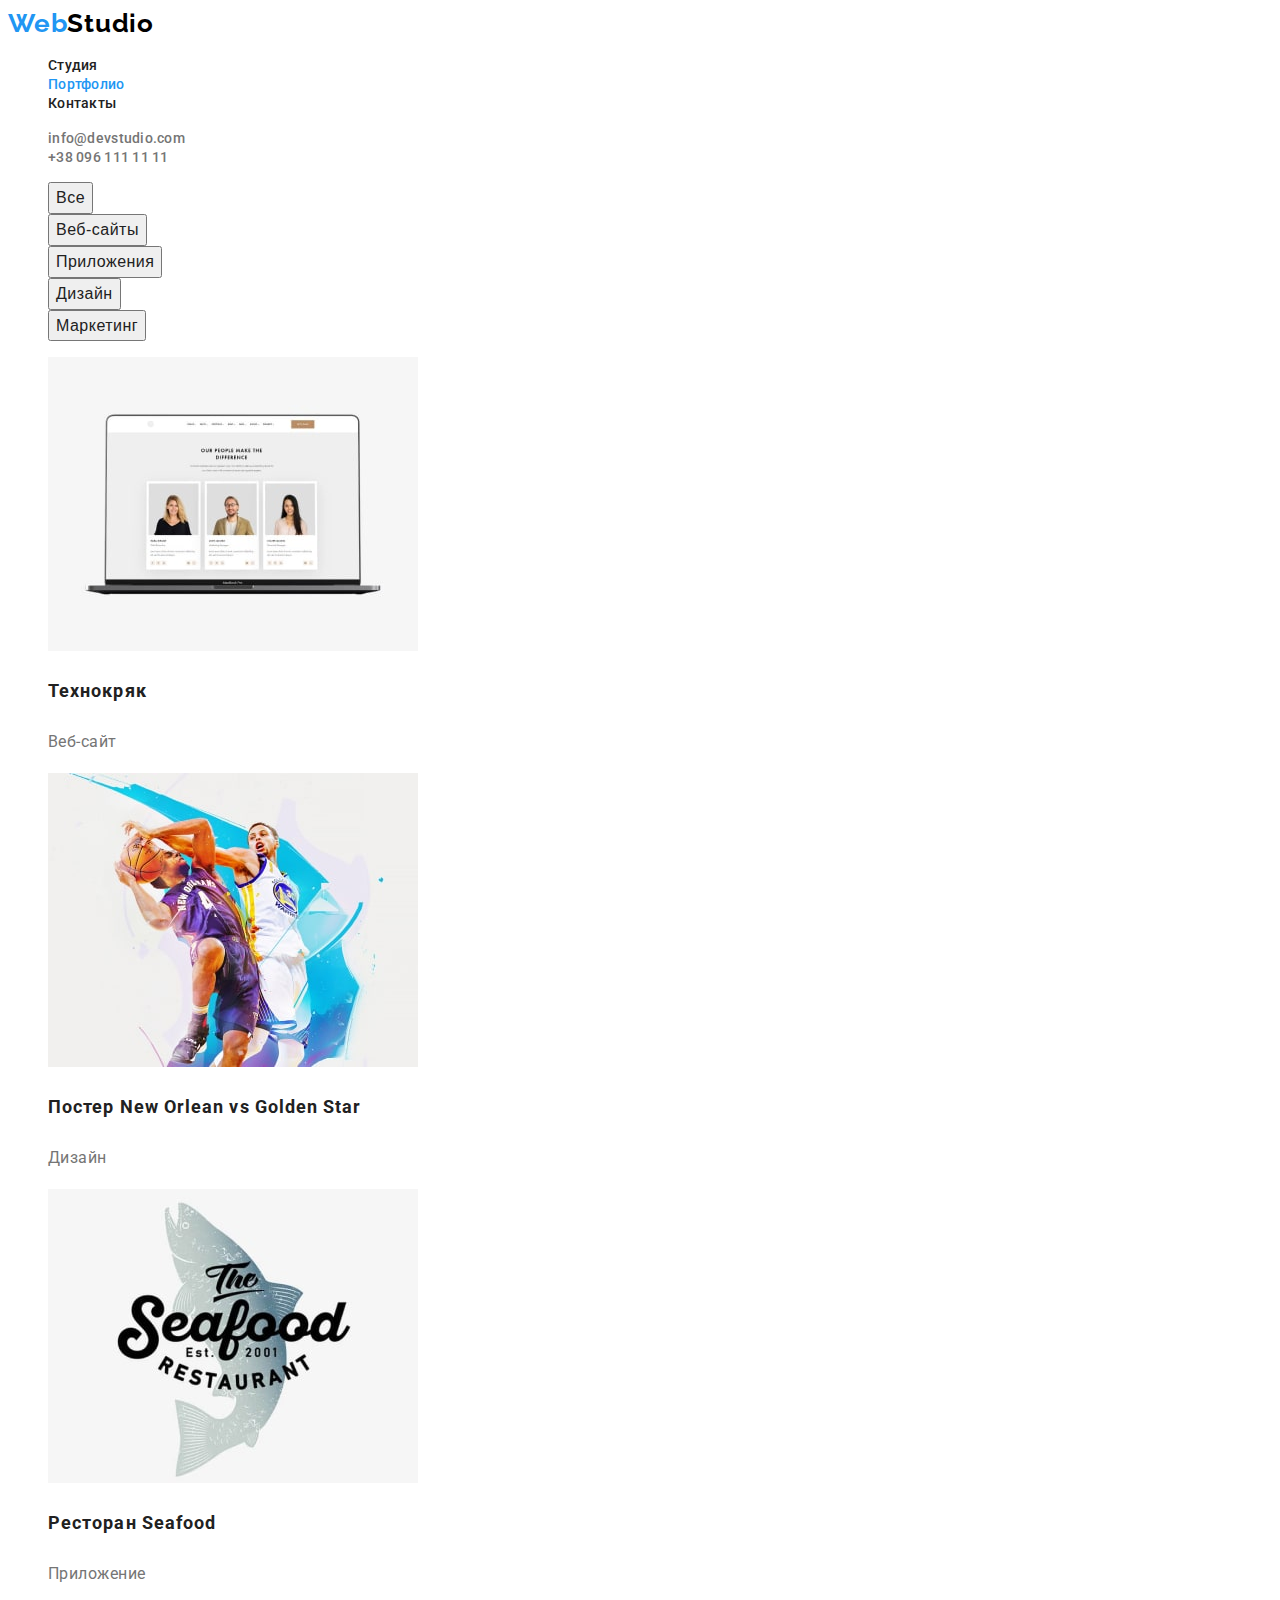
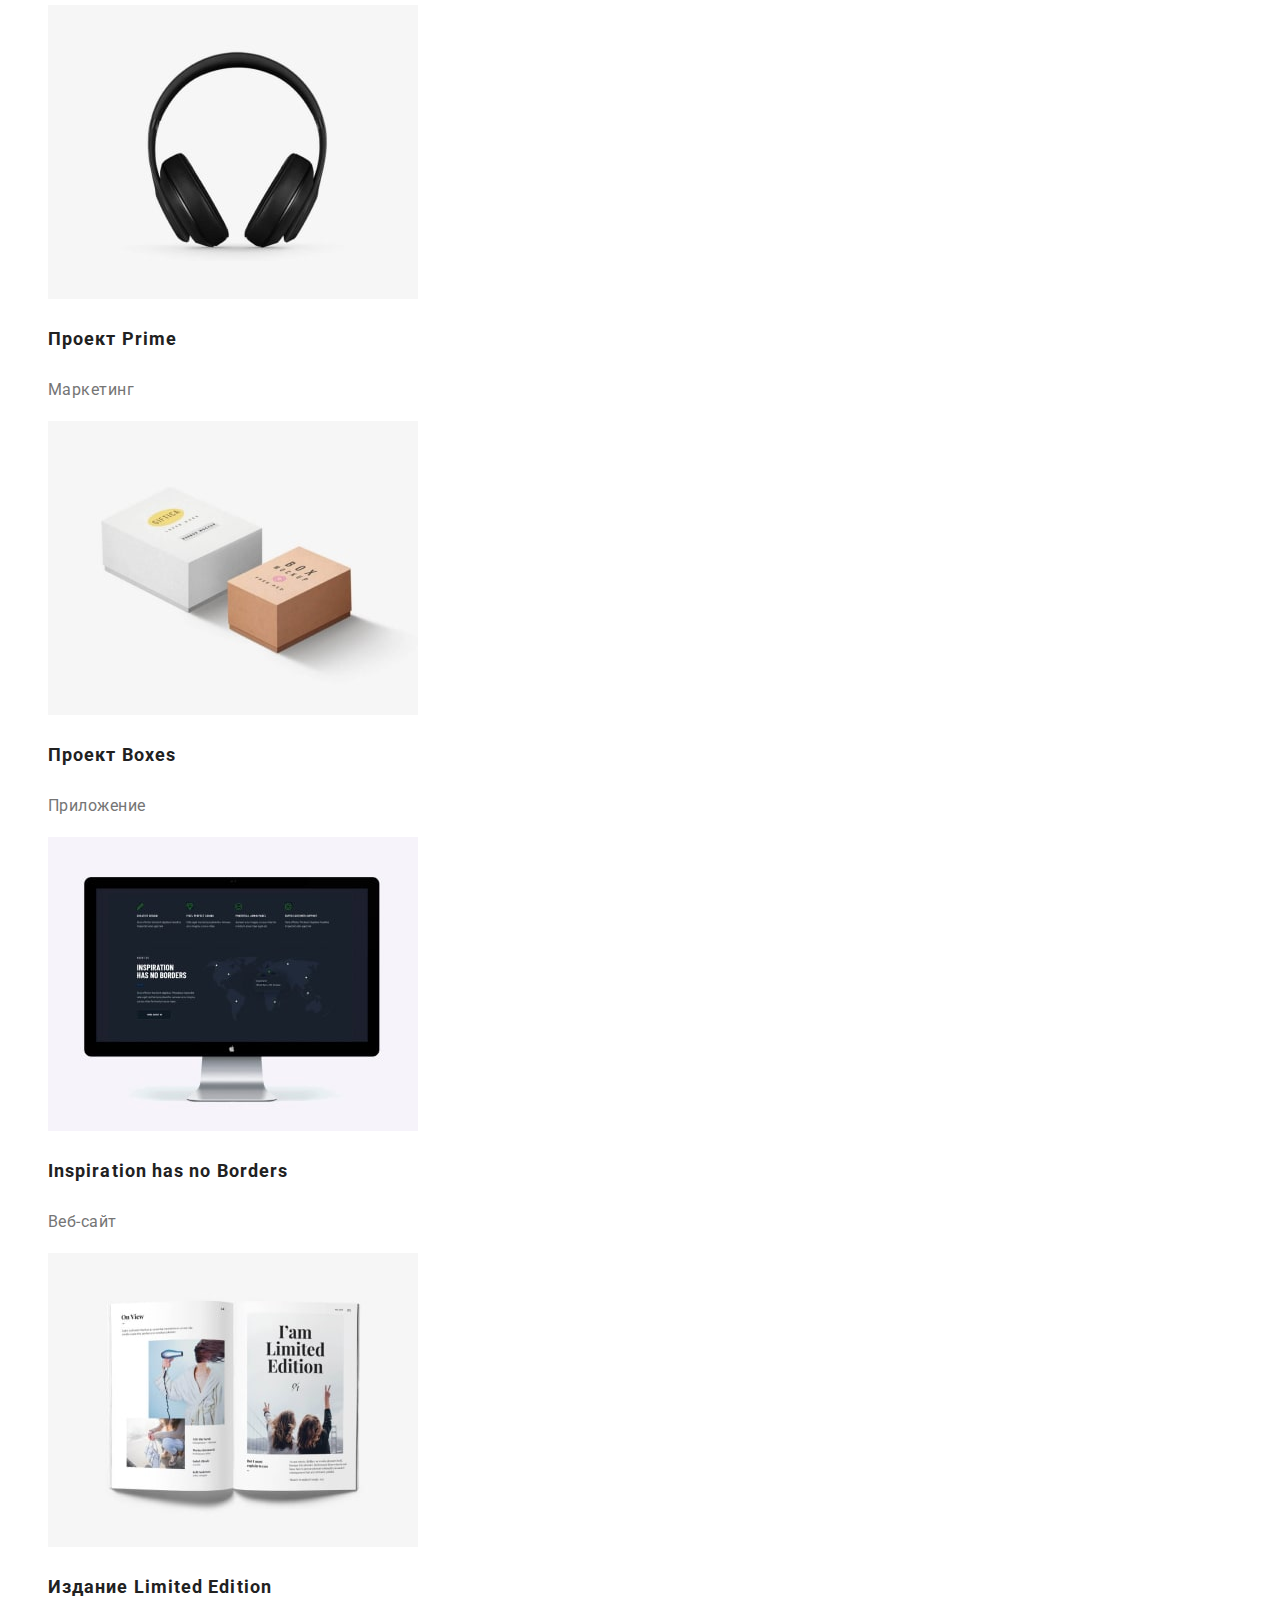
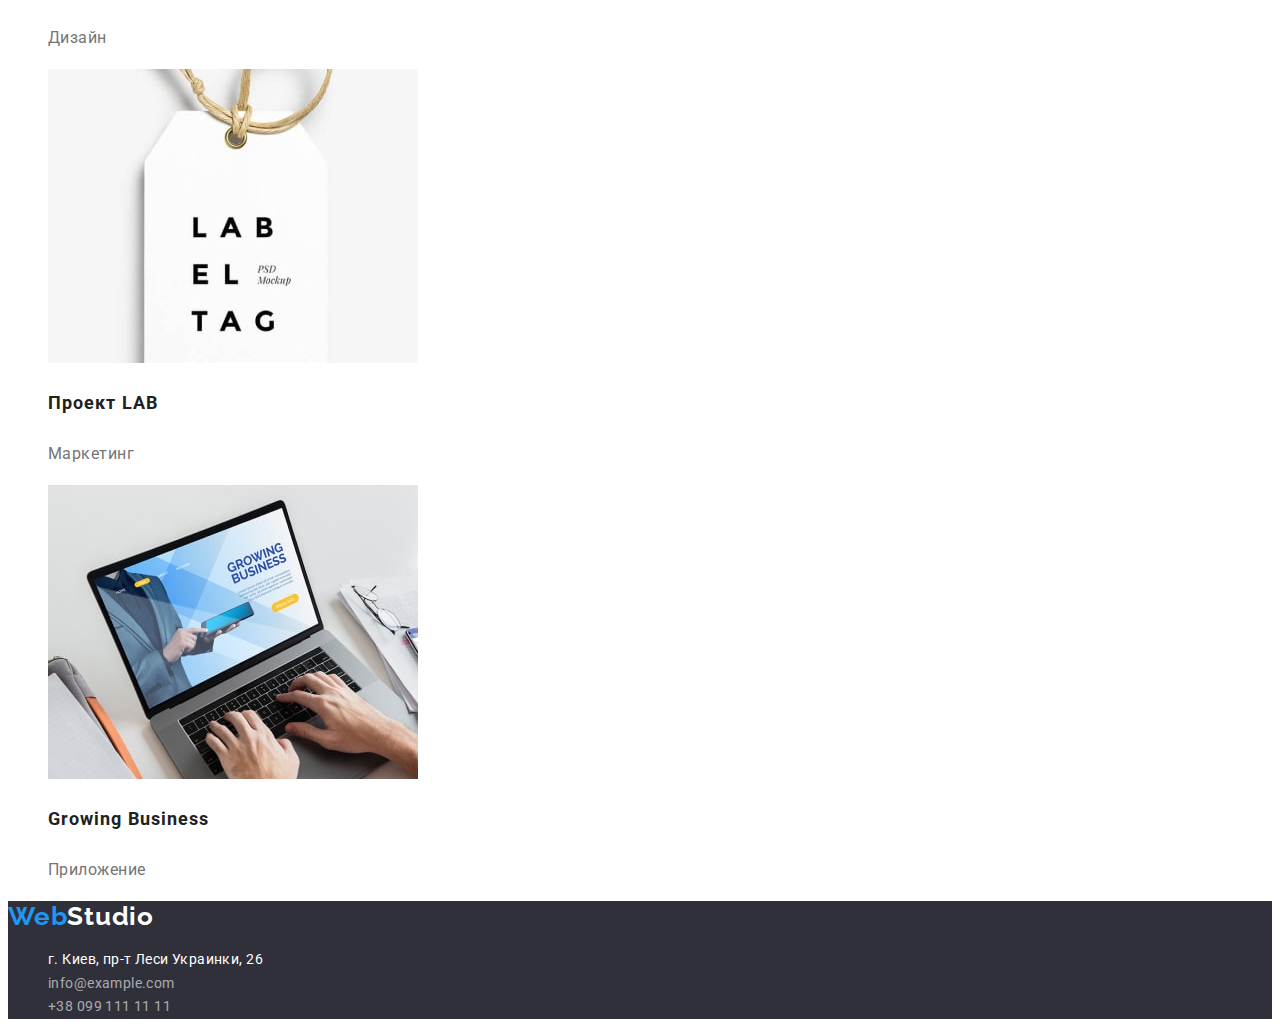
==== portfolio.html @ 5f84a810 "basic-materials" ====
<!DOCTYPE html>
<html lang="ru">
<head>
    <link rel="stylesheet" href="https://cdnjs.cloudflare.com/ajax/libs/modern-normalize/1.1.0/modern-normalize.min.css"
        integrity="sha512-wpPYUAdjBVSE4KJnH1VR1HeZfpl1ub8YT/NKx4PuQ5NmX2tKuGu6U/JRp5y+Y8XG2tV+wKQpNHVUX03MfMFn9Q=="
        crossorigin="anonymous" referrerpolicy="no-referrer" />
    <meta charset="UTF-8">
    <meta http-equiv="X-UA-Compatible" content="IE=edge">
    <meta name="viewport" content="width=device-width, initial-scale=1.0">
    <title>Document</title>
    <link rel="stylesheet" href="./css/style.css">
    <link rel="preconnect" href="https://fonts.googleapis.com">
    <link rel="preconnect" href="https://fonts.gstatic.com" crossorigin>
    <link href="https://fonts.googleapis.com/css2?family=Raleway:wght@700&family=Roboto:wght@400;500;700;900&display=swap"
        rel="stylesheet">
</head>
<body class="page">
    <header class="header">
        <nav class="header-navigation">
            <a href="./index.html" lang="en" class="header-logo link">
                <span class="header-logo-accent">Web</span>Studio
            </a>
            <ul class="header-list-menu list">
                <li class="header-item-menu">
                    <a href="./index.html" class="header-link link">Студия</a>
                </li>
                <li class="header-item-menu">
                    <a href="./portfolio.html" class="header-link link header-portfolio-color">Портфолио</a>
                </li>
                <li class="header-item-menu">
                    <a href="" class="header-link link">Контакты</a>
                </li>
            </ul>
        </nav>
        <ul class="header-list-auth list">
            <li class="header-item-auth">
                <a class="header-mail link" href="mailto:info@devstudio.com">info@devstudio.com</a>
            </li>
            <li class="header-item-auth">
                <a class="header-tel link" href="tel:+380961111111">+38 096 111 11 11</a>
            </li>
        </ul>
    </header>
    <main>
        <section class="main-content">
            <h2 hidden>Наша работа галерея</h2>
             <ul class="filter-list list">
                <li><button class="btn-portfolio" type="button">Все</button></li>
                <li><button  class="btn-portfolio" type="button">Веб-сайты</button></li>
                <li><button  class="btn-portfolio" type="button">Приложения</button></li>  
                <li><button  class="btn-portfolio" type="button">Дизайн</button></li>
                <li><button  class="btn-portfolio" type="button">Маркетинг</button></li>
             </ul> 
             <ul class="content-list list">
                 <li>
                     <img src="./img/portfolio-page/team-profile-on-screan.jpg" alt="команда на екране" width="370" height="294">
                     <h3 class="content-title" >Технокряк</h3>
                     <p class="content-product-name" >Веб-сайт</p>
                 </li>
                <li>
                    <img src="/img/portfolio-page/bascatbool.jpg" alt="баскетбол" width="370" height="294">
                    <h3 class="content-title" >Постер <span lang="en">New Orlean vs Golden Star</span> </h3>
                    <p class="content-product-name" >Дизайн</p>
                </li>
                <li>
                    <img src="./img/portfolio-page/shark-and-logo.jpg" alt="акула и логотип" width="370" height="294">
                    <h3 class="content-title" >Ресторан <span lang="en">Seafood</span> </h3>
                    <p class="content-product-name" >Приложение</p>
                </li>
                <li>
                    <img src="./img/portfolio-page/headphone.jpg" alt="наушники" width="370" height="294">
                    <h3 class="content-title" >Проект <span lang="en">Prime</span> </h3>
                    <p class="content-product-name" >Маркетинг</p>
                </li>
                <li>
                    <img src="./img/portfolio-page/two-box.jpg" alt="коробочки" width="370" height="294">
                    <h3 class="content-title" >Проект <span lang="en">Boxes</span></h3>
                    <p class="content-product-name" >Приложение</p>
                </li>
                <li>
                    <img src="./img/portfolio-page/monitor.jpg" alt="монитор" width="370" height="294">
                    <h3 class="content-title"  lang="en">Inspiration has no Borders</h3>
                    <p class="content-product-name" >Веб-сайт</p>
                </li>
                <li>
                    <img src="./img/portfolio-page/magazin's-page.jpg" alt="страница журнала" width="370" height="294">
                    <h3 class="content-title" >Издание <span lang="en">Limited Edition</span> </h3>
                    <p class="content-product-name" >Дизайн</p>
                </li>
                <li>
                    <img src="./img/portfolio-page/tag.jpg" alt="етикетка" width="370" height="294">
                    <h3 class="content-title" >Проект <span lang="en">LAB</span></h3>
                    <p class="content-product-name" >Маркетинг</p>
                </li>
                <li>
                    <img src="./img/portfolio-page/laptoop.jpg" alt="работа на ноутбуке" width="370" height="294">
                    <h3 class="content-title"  lang="en">Growing Business</h3>
                    <p class="content-product-name" >Приложение</p>
                </li>
             </ul>  
        </section>
    </main>
    <footer class="footer">
        <a href="./index.html" lang="en" class="footer-logo link">
            <span class="header-logo-accent">Web</span>Studio
        </a>
        <address>
            <ul class="list">
                <li class="footer-item"><a class="link location" href="https://goo.gl/maps/bqCm8uYe42ZfHNk9A"
                        target="_blank" rel="noopener noreferrer">г. Киев, пр-т Леси Украинки, 26</a></li>
                <li class="footer-item"><a class="link footer-item-mail-phone"
                        href="mailto:info@example.com">info@example.com</a></li>
                <li class="footer-item"><a class="link footer-item-mail-phone" href="tel:+380991111111">+38 099 111 11
                        11</a></li>
            </ul>
        </address>
    </footer>
</body>
</html>
---- css/style.css ----
:root {
  --main-title-color: #ffffff;
  --socondary-background-color: #f5f4fa;
  --main-text-color: #757575;
  --secondary-text-color: #212121;
  --accent-color: #2196f3;
}

body {
  background-color: #ffffff;
  font-family: "Roboto", sans-serif;
  color: #757575;
}

.list {
  list-style: none;
}

.link {
  text-decoration: none;
}
/* --------------header------------- */
.header-logo {
  font-family: "Raleway", sans-serif;
  font-style: normal;
  font-weight: bold;
  font-size: 26px;
  line-height: 1.19;
  letter-spacing: 0.03em;
  color: #000000;
}

.header-logo-accent {
  color: var(--accent-color);
}

.header-link {
  font-weight: 500;
  font-size: 14px;
  line-height: 1.14;
  letter-spacing: 0.02em;
  color: var(--secondary-text-color);
}

.header-link:hover,
.header-link:focus {
  color: var(--accent-color);
}

.header-tel,
.header-mail {
  font-weight: 500;
  font-size: 14px;
  line-height: 1.14;
  letter-spacing: 0.02em;
  color: var(--main-text-color);
}

.header-tel:hover,
.header-tel:focus,
.header-mail:focus,
.header-mail:hover {
  color: var(--accent-color);
}

/* --------------hero------------- */
.hero {
  background-color: #2f303a;
}
.btn {
  font-weight: bold;
  font-size: 16px;
  line-height: 1.87;
  color: #ffffff;
  cursor: pointer;
}

.hero-title {
  font-weight: 900;
  font-size: 44px;
  line-height: 1.36;
  text-align: center;
  letter-spacing: 0.06em;
  text-transform: uppercase;
  color: #ffffff;
}

/* ---------------about-us------------ */
.about-us-text {
  font-weight: normal;
  font-size: 14px;
  line-height: 1.71;
  letter-spacing: 0.03em;
  color: var(--main-text-color);
}

.about-us-title {
  font-weight: bold;
  font-size: 14px;
  line-height: 16px;
  letter-spacing: 0.03em;
  text-transform: uppercase;
  color: var(--secondary-text-color);
}

.about-us-title-two {
  font-weight: bold;
  font-size: 36px;
  line-height: 1.16;
  text-align: center;
  letter-spacing: 0.03em;
  color: var(--secondary-text-color);
}

/* ---------------our-team------------ */
.our-team-main-title {
  font-weight: bold;
  font-size: 36px;
  line-height: 1.16;
  text-align: center;
  letter-spacing: 0.03em;
  color: var(--secondary-text-color);
}

.our-team-name {
  font-weight: 500;
  font-size: 16px;
  line-height: 19px;
  text-align: center;
  letter-spacing: 0.03em;
  color: var(--secondary-text-color);
}

.our-team-jobs-name {
  font-weight: normal;
  font-size: 16px;
  line-height: 19px;
  text-align: center;
  letter-spacing: 0.03em;
}

/* ---------------footer------------ */
.footer-logo {
  font-family: "Raleway", sans-serif;
  font-style: normal;
  font-weight: bold;
  font-size: 26px;
  line-height: 1.19;
  letter-spacing: 0.03em;
  color: #ffffff;
}

.location {
  font-style: normal;
  font-weight: normal;
  font-size: 14px;
  line-height: 1.71;
  letter-spacing: 0.03em;
  color: #ffffff;
}

.footer-item-mail-phone {
  font-style: normal;
  font-weight: normal;
  font-size: 14px;
  line-height: 1.71;
  letter-spacing: 0.03em;
  color: rgba(255, 255, 255, 0.6);
}

.footer {
  background-color: #2f303a;
}
/* --------------PORFOLIO HTML--------- */
/* -------------header--------------- */
.header-portfolio-color {
  color: var(--accent-color);
}
/* -------------content--------------- */
.main-content-link {
  font-weight: 500;
  font-size: 16px;
  line-height: 1.62;
  text-align: center;
  letter-spacing: 0.03em;
  color: var(--secondary-text-color);
}

.main-content-link:hover,
.main-content-link:active {
  color: #ffffff;
}

.content-title {
  font-weight: bold;
  font-size: 18px;
  line-height: 2;
  letter-spacing: 0.06em;
  color: var(--secondary-text-color);
}

.content-product-name {
  font-weight: normal;
  font-size: 16px;
  line-height: 1.87;
  letter-spacing: 0.03em;
}

.btn-portfolio {
  font-weight: 500;
  font-size: 16px;
  line-height: 1.62;
  text-align: center;
  letter-spacing: 0.03em;
  cursor: pointer;
  color: var(--secondary-text-color);
}
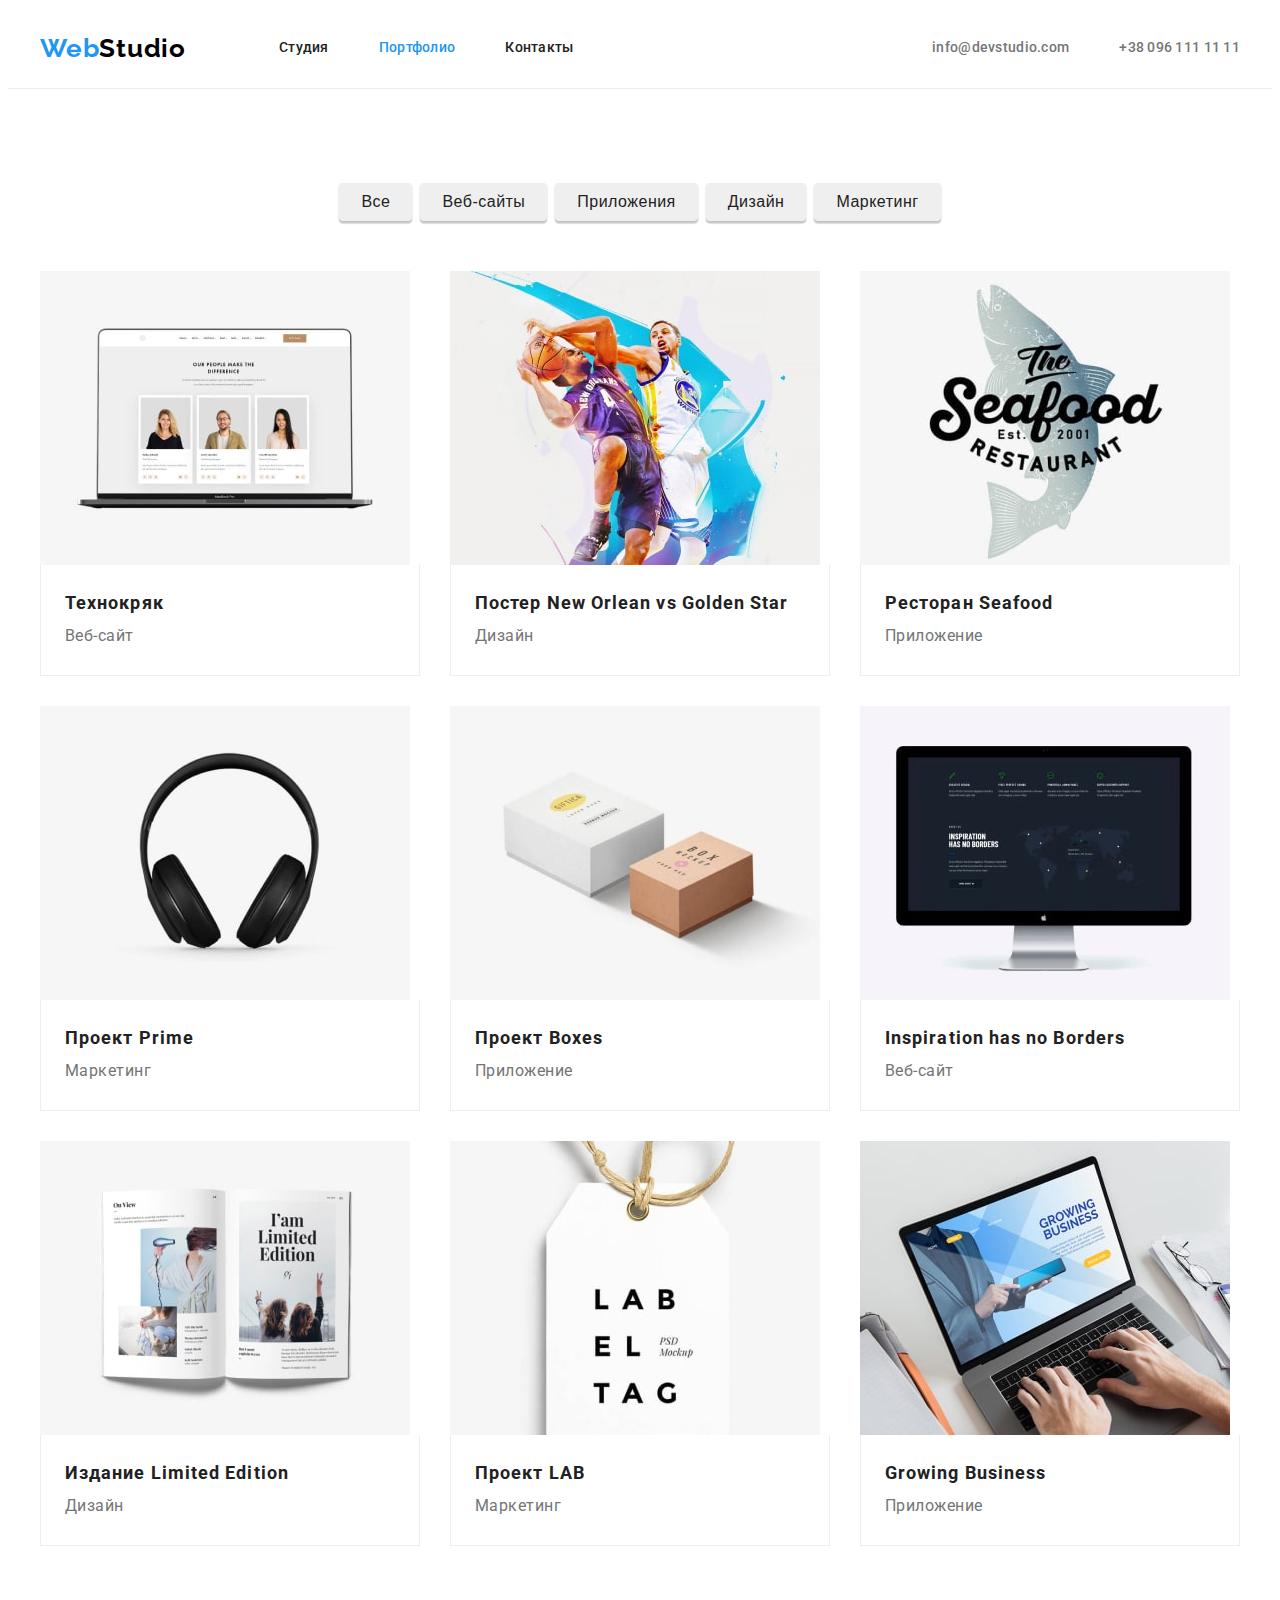
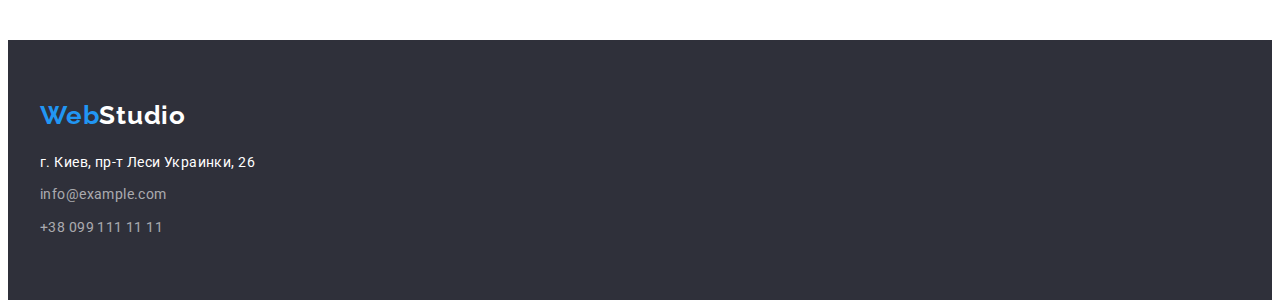
==== commit e36318bf: "all-hw" ====
--- a/portfolio.html
+++ b/portfolio.html
@@ -16,104 +16,149 @@
 </head>
 <body class="page">
     <header class="header">
-        <nav class="header-navigation">
-            <a href="./index.html" lang="en" class="header-logo link">
-                <span class="header-logo-accent">Web</span>Studio
-            </a>
-            <ul class="header-list-menu list">
-                <li class="header-item-menu">
-                    <a href="./index.html" class="header-link link">Студия</a>
-                </li>
-                <li class="header-item-menu">
-                    <a href="./portfolio.html" class="header-link link header-portfolio-color">Портфолио</a>
-                </li>
-                <li class="header-item-menu">
-                    <a href="" class="header-link link">Контакты</a>
-                </li>
-            </ul>
-        </nav>
-        <ul class="header-list-auth list">
-            <li class="header-item-auth">
-                <a class="header-mail link" href="mailto:info@devstudio.com">info@devstudio.com</a>
-            </li>
-            <li class="header-item-auth">
-                <a class="header-tel link" href="tel:+380961111111">+38 096 111 11 11</a>
-            </li>
-        </ul>
+        <div class="conteiner">
+            <nav class="header-navigation">
+                <a href="./index.html" lang="en" class="header-logo link">
+                    <span class="header-logo-accent">Web</span>Studio
+                </a>
+    
+                <ul class="header-list-menu list">
+                    <li class="header-item-menu">
+                        <a href="./index.html" class="header-link link">Студия</a>
+                    </li>
+                    <li class="header-item-menu">
+                        <a href="./portfolio.html" class="header-link link  header-portfolio-color">Портфолио</a>
+                    </li>
+                    <li class="header-item-menu">
+                        <a href="" class="header-link link">Контакты</a>
+                    </li>
+                </ul>
+            </nav>
+            <div class="header-right">
+                <ul class="header-list-auth list">
+                    <li class="header-item-auth">
+                        <a class="header-mail link" href="mailto:info@devstudio.com">info@devstudio.com</a>
+                    </li>
+                    <li class="header-item-auth">
+                        <a class="header-tel link" href="tel:+380961111111">+38 096 111 11 11</a>
+                    </li>
+                </ul>
+            </div>
+        </div>
     </header>
     <main>
-        <section class="main-content">
-            <h2 hidden>Наша работа галерея</h2>
-             <ul class="filter-list list">
-                <li><button class="btn-portfolio" type="button">Все</button></li>
-                <li><button  class="btn-portfolio" type="button">Веб-сайты</button></li>
-                <li><button  class="btn-portfolio" type="button">Приложения</button></li>  
-                <li><button  class="btn-portfolio" type="button">Дизайн</button></li>
-                <li><button  class="btn-portfolio" type="button">Маркетинг</button></li>
-             </ul> 
-             <ul class="content-list list">
-                 <li>
-                     <img src="./img/portfolio-page/team-profile-on-screan.jpg" alt="команда на екране" width="370" height="294">
-                     <h3 class="content-title" >Технокряк</h3>
-                     <p class="content-product-name" >Веб-сайт</p>
-                 </li>
-                <li>
-                    <img src="/img/portfolio-page/bascatbool.jpg" alt="баскетбол" width="370" height="294">
-                    <h3 class="content-title" >Постер <span lang="en">New Orlean vs Golden Star</span> </h3>
-                    <p class="content-product-name" >Дизайн</p>
-                </li>
-                <li>
-                    <img src="./img/portfolio-page/shark-and-logo.jpg" alt="акула и логотип" width="370" height="294">
-                    <h3 class="content-title" >Ресторан <span lang="en">Seafood</span> </h3>
-                    <p class="content-product-name" >Приложение</p>
-                </li>
-                <li>
-                    <img src="./img/portfolio-page/headphone.jpg" alt="наушники" width="370" height="294">
-                    <h3 class="content-title" >Проект <span lang="en">Prime</span> </h3>
-                    <p class="content-product-name" >Маркетинг</p>
-                </li>
-                <li>
-                    <img src="./img/portfolio-page/two-box.jpg" alt="коробочки" width="370" height="294">
-                    <h3 class="content-title" >Проект <span lang="en">Boxes</span></h3>
-                    <p class="content-product-name" >Приложение</p>
-                </li>
-                <li>
-                    <img src="./img/portfolio-page/monitor.jpg" alt="монитор" width="370" height="294">
-                    <h3 class="content-title"  lang="en">Inspiration has no Borders</h3>
-                    <p class="content-product-name" >Веб-сайт</p>
-                </li>
-                <li>
-                    <img src="./img/portfolio-page/magazin's-page.jpg" alt="страница журнала" width="370" height="294">
-                    <h3 class="content-title" >Издание <span lang="en">Limited Edition</span> </h3>
-                    <p class="content-product-name" >Дизайн</p>
-                </li>
-                <li>
-                    <img src="./img/portfolio-page/tag.jpg" alt="етикетка" width="370" height="294">
-                    <h3 class="content-title" >Проект <span lang="en">LAB</span></h3>
-                    <p class="content-product-name" >Маркетинг</p>
-                </li>
-                <li>
-                    <img src="./img/portfolio-page/laptoop.jpg" alt="работа на ноутбуке" width="370" height="294">
-                    <h3 class="content-title"  lang="en">Growing Business</h3>
-                    <p class="content-product-name" >Приложение</p>
-                </li>
-             </ul>  
+        <section class="main-content section">
+            <div class="conteiner">
+                <h2 class="offscreen">Наша работа галерея</h2>
+                <ul class="filter-list list">
+                    <li  class="filter-item"><button class="btn-portfolio" type="button">Все</button></li>
+                    <li class="filter-item"><button class="btn-portfolio" type="button">Веб-сайты</button></li>
+                    <li class="filter-item"><button class="btn-portfolio" type="button">Приложения</button></li>
+                    <li class="filter-item"><button class="btn-portfolio" type="button">Дизайн</button></li>
+                    <li class="filter-item"><button class="btn-portfolio" type="button">Маркетинг</button></li>
+                </ul>
+                <ul class="content-list list">
+                    
+                    <li class="content-card
+                    " >
+                        <img src="./img/portfolio-page/team-profile-on-screan.jpg" alt="команда на екране" width="370" height="294">
+                        <div class="content-card-inside">
+                            <h3 class="content-title">Технокряк</h3>
+                            <p class="content-product-name">Веб-сайт</p>
+                        </div>
+                    </li>
+
+                    <li class="content-card
+                    " >
+                        <img src="/img/portfolio-page/bascatbool.jpg" alt="баскетбол" width="370" height="294">
+                        <div class="content-card-inside">
+                            <h3 class="content-title">Постер <span lang="en">New Orlean vs Golden Star</span> </h3>
+                            <p class="content-product-name">Дизайн</p>
+                        </div>                      
+                    </li>
+
+                    <li class="content-card
+                    " >
+                        <img src="./img/portfolio-page/shark-and-logo.jpg" alt="акула и логотип" width="370" height="294">
+                        <div class="content-card-inside">
+                            <h3 class="content-title">Ресторан <span lang="en">Seafood</span> </h3>
+                            <p class="content-product-name">Приложение</p>
+                        </div>
+                    </li>
+
+                    <li class="content-card
+                    " >
+                        <img src="./img/portfolio-page/headphone.jpg" alt="наушники" width="370" height="294">
+                        <div class="content-card-inside">
+                            <h3 class="content-title">Проект <span lang="en">Prime</span> </h3>
+                            <p class="content-product-name">Маркетинг</p>
+                        </div>
+                    </li>
+
+                    <li class="content-card
+                    " >
+                        <img src="./img/portfolio-page/two-box.jpg" alt="коробочки" width="370" height="294">
+                        <div class="content-card-inside">
+                            <h3 class="content-title">Проект <span lang="en">Boxes</span></h3>
+                            <p class="content-product-name">Приложение</p>
+                        </div>
+                    </li>
+
+                    <li class="content-card
+                    " >
+                        <img src="./img/portfolio-page/monitor.jpg" alt="монитор" width="370" height="294">
+                        <div class="content-card-inside">
+                            <h3 class="content-title" lang="en">Inspiration has no Borders</h3>
+                            <p class="content-product-name">Веб-сайт</p>
+                        </div>
+                    </li>
+
+                    <li class="content-card
+                    " >
+                        <img src="./img/portfolio-page/magazin's-page.jpg" alt="страница журнала" width="370" height="294">
+                        <div class="content-card-inside">
+                            <h3 class="content-title">Издание <span lang="en">Limited Edition</span> </h3>
+                            <p class="content-product-name">Дизайн</p>
+                        </div>
+                    </li>
+
+                    <li class="content-card
+                    " >
+                        <img src="./img/portfolio-page/tag.jpg" alt="етикетка" width="370" height="294">
+                        <div class="content-card-inside">
+                            <h3 class="content-title">Проект <span lang="en">LAB</span></h3>
+                            <p class="content-product-name">Маркетинг</p>
+                        </div>
+                    </li>
+
+                    <li class="content-card
+                    " >
+                        <img src="./img/portfolio-page/laptoop.jpg" alt="работа на ноутбуке" width="370" height="294">
+                        <div class="content-card-inside">
+                            <h3 class="content-title" lang="en">Growing Business</h3>
+                            <p class="content-product-name">Приложение</p>
+                        </div>
+                    </li>
+                </ul>
+            </div>
         </section>
     </main>
     <footer class="footer">
-        <a href="./index.html" lang="en" class="footer-logo link">
-            <span class="header-logo-accent">Web</span>Studio
-        </a>
-        <address>
-            <ul class="list">
-                <li class="footer-item"><a class="link location" href="https://goo.gl/maps/bqCm8uYe42ZfHNk9A"
-                        target="_blank" rel="noopener noreferrer">г. Киев, пр-т Леси Украинки, 26</a></li>
-                <li class="footer-item"><a class="link footer-item-mail-phone"
-                        href="mailto:info@example.com">info@example.com</a></li>
-                <li class="footer-item"><a class="link footer-item-mail-phone" href="tel:+380991111111">+38 099 111 11
-                        11</a></li>
-            </ul>
-        </address>
+        <div class="conteiner">
+            <a href="./index.html" lang="en" class="footer-logo link">
+                <span class="header-logo-accent">Web</span>Studio
+            </a>
+            <address>
+                <ul class="list">
+                    <li class="footer-item"><a class="link location" href="https://goo.gl/maps/bqCm8uYe42ZfHNk9A"
+                            target="_blank" rel="noopener noreferrer">г. Киев, пр-т Леси Украинки, 26</a></li>
+                    <li class="footer-item"><a class="link footer-item-mail-phone"
+                            href="mailto:info@example.com">info@example.com</a></li>
+                    <li class="footer-item"><a class="link footer-item-mail-phone" href="tel:+380991111111">+38 099 111 11
+                            11</a></li>
+                </ul>
+            </address>
+        </div>
     </footer>
 </body>
 </html>--- a/css/style.css
+++ b/css/style.css
@@ -4,6 +4,7 @@
   --main-text-color: #757575;
   --secondary-text-color: #212121;
   --accent-color: #2196f3;
+  --card-betwen: 30px;
 }
 
 body {
@@ -12,6 +13,27 @@
   color: #757575;
 }
 
+p,
+h1,
+h2,
+h3,
+h4,
+h5,
+h6 {
+  margin-top: 0;
+  margin-bottom: 0;
+}
+
+ul {
+  margin-bottom: 0;
+  margin-top: 0;
+  padding-left: 0;
+}
+
+img {
+  display: block;
+}
+
 .list {
   list-style: none;
 }
@@ -19,7 +41,34 @@
 .link {
   text-decoration: none;
 }
+
+.conteiner {
+  margin-right: auto;
+  margin-left: auto;
+  width: 1200px;
+  padding-left: 15px;
+  padding-right: 15px;
+}
+
+.offscreen {
+  position: absolute;
+  clip: rect(1px, 1px, 1px, 1px);
+  padding: 0;
+  border: 0;
+  height: 1px;
+  width: 1px;
+  overflow: hidden;
+}
+
+.section {
+  padding-top: 94px;
+  padding-bottom: 94px;
+}
 /* --------------header------------- */
+.header {
+  border-bottom: 1px solid #ececec;
+}
+
 .header-logo {
   font-family: "Raleway", sans-serif;
   font-style: normal;
@@ -28,6 +77,7 @@
   line-height: 1.19;
   letter-spacing: 0.03em;
   color: #000000;
+  margin-right: 93px;
 }
 
 .header-logo-accent {
@@ -35,11 +85,37 @@
 }
 
 .header-link {
+  display: block;
   font-weight: 500;
   font-size: 14px;
   line-height: 1.14;
   letter-spacing: 0.02em;
   color: var(--secondary-text-color);
+  padding-top: 32px;
+  padding-bottom: 32px;
+}
+
+.header > .conteiner {
+  display: flex;
+  align-items: center;
+}
+
+.header-list-menu {
+  display: flex;
+}
+
+.header-item-auth:not(:last-child),
+.header-item-menu:not(:last-child) {
+  margin-right: 50px;
+}
+
+.header-navigation {
+  display: flex;
+  align-items: center;
+}
+
+.header-list-auth {
+  display: flex;
 }
 
 .header-link:hover,
@@ -47,13 +123,20 @@
   color: var(--accent-color);
 }
 
+.header-right {
+  margin-left: auto;
+}
+
 .header-tel,
 .header-mail {
+  display: block;
   font-weight: 500;
   font-size: 14px;
   line-height: 1.14;
   letter-spacing: 0.02em;
   color: var(--main-text-color);
+  padding-top: 32px;
+  padding-bottom: 32px;
 }
 
 .header-tel:hover,
@@ -66,13 +149,8 @@
 /* --------------hero------------- */
 .hero {
   background-color: #2f303a;
-}
-.btn {
-  font-weight: bold;
-  font-size: 16px;
-  line-height: 1.87;
-  color: #ffffff;
-  cursor: pointer;
+  padding-top: 200px;
+  padding-bottom: 200px;
 }
 
 .hero-title {
@@ -85,7 +163,33 @@
   color: #ffffff;
 }
 
+.btn {
+  display: block;
+  width: 200px;
+  height: 50px;
+  background-color: var(--accent-color);
+  border-radius: 4px;
+  border: none;
+  font-weight: bold;
+  font-size: 16px;
+  line-height: 1.87;
+  color: #ffffff;
+  cursor: pointer;
+  margin: 0 auto;
+  margin-top: 30px;
+}
+
 /* ---------------about-us------------ */
+.about-us-title {
+  font-weight: bold;
+  font-size: 14px;
+  line-height: 16px;
+  letter-spacing: 0.03em;
+  text-transform: uppercase;
+  color: var(--secondary-text-color);
+  margin-bottom: 10px;
+}
+
 .about-us-text {
   font-weight: normal;
   font-size: 14px;
@@ -94,13 +198,19 @@
   color: var(--main-text-color);
 }
 
-.about-us-title {
-  font-weight: bold;
-  font-size: 14px;
-  line-height: 16px;
-  letter-spacing: 0.03em;
-  text-transform: uppercase;
-  color: var(--secondary-text-color);
+.about-us-list {
+  display: flex;
+  margin-bottom: 94px;
+}
+
+.about-us-item {
+  display: inline-block;
+  width: 270px;
+}
+
+.about-us-photo-item:not(:last-child),
+.about-us-item:not(:last-child) {
+  margin-right: 30px;
 }
 
 .about-us-title-two {
@@ -110,6 +220,15 @@
   text-align: center;
   letter-spacing: 0.03em;
   color: var(--secondary-text-color);
+  margin-bottom: 50px;
+}
+
+.about-us-list-photo {
+  display: flex;
+}
+
+.about-us-photo-item {
+  margin-right: 30px;
 }
 
 /* ---------------our-team------------ */
@@ -120,9 +239,29 @@
   text-align: center;
   letter-spacing: 0.03em;
   color: var(--secondary-text-color);
+  margin-bottom: 50px;
+}
+
+.our-team-list {
+  display: flex;
+}
+
+.our-team-card {
+  box-shadow: 0px 1px 3px rgba(0, 0, 0, 0.12), 0px 1px 1px rgba(0, 0, 0, 0.14),
+    0px 2px 1px rgba(0, 0, 0, 0.2);
+  border-radius: 0px 0px 4px 4px;
+}
+
+.our-team-card:not(:last-child) {
+  margin-right: 30px;
+}
+
+.our-team-content {
+  padding-bottom: 30px;
 }
 
 .our-team-name {
+  margin-top: 30px;
   font-weight: 500;
   font-size: 16px;
   line-height: 19px;
@@ -137,10 +276,12 @@
   line-height: 19px;
   text-align: center;
   letter-spacing: 0.03em;
+  margin-top: 10px;
 }
 
 /* ---------------footer------------ */
 .footer-logo {
+  display: block;
   font-family: "Raleway", sans-serif;
   font-style: normal;
   font-weight: bold;
@@ -151,6 +292,8 @@
 }
 
 .location {
+  display: block;
+  margin-top: 20px;
   font-style: normal;
   font-weight: normal;
   font-size: 14px;
@@ -160,6 +303,8 @@
 }
 
 .footer-item-mail-phone {
+  display: block;
+  margin-top: 9px;
   font-style: normal;
   font-weight: normal;
   font-size: 14px;
@@ -170,25 +315,30 @@
 
 .footer {
   background-color: #2f303a;
-}
+  padding-top: 60px;
+  padding-bottom: 60px;
+}
+
 /* --------------PORFOLIO HTML--------- */
 /* -------------header--------------- */
 .header-portfolio-color {
   color: var(--accent-color);
 }
 /* -------------content--------------- */
-.main-content-link {
-  font-weight: 500;
-  font-size: 16px;
-  line-height: 1.62;
-  text-align: center;
-  letter-spacing: 0.03em;
-  color: var(--secondary-text-color);
-}
-
-.main-content-link:hover,
-.main-content-link:active {
-  color: #ffffff;
+.filter-list {
+  display: flex;
+  justify-content: center;
+  margin-bottom: 50px;
+}
+
+.filter-item:not(:last-child) {
+  margin-right: 8px;
+}
+
+.btn-portfolio:hover,
+.btn-portfolio:active {
+  color: #ffffff;
+  background-color: var(--accent-color);
 }
 
 .content-title {
@@ -204,9 +354,11 @@
   font-size: 16px;
   line-height: 1.87;
   letter-spacing: 0.03em;
+  margin-bottom: 4px;
 }
 
 .btn-portfolio {
+  padding: 6px 22px 6px 22px;
   font-weight: 500;
   font-size: 16px;
   line-height: 1.62;
@@ -214,4 +366,32 @@
   letter-spacing: 0.03em;
   cursor: pointer;
   color: var(--secondary-text-color);
-}
+  box-shadow: 0px 3px 1px rgba(0, 0, 0, 0.1), 0px 1px 2px rgba(0, 0, 0, 0.08),
+    0px 2px 2px rgba(0, 0, 0, 0.12);
+  border-radius: 4px;
+  border: none;
+}
+
+.content-list {
+  display: flex;
+  flex-wrap: wrap;
+  margin-top: calc(-1 * var(--card-betwen));
+  margin-left: calc(-1 * var(--card-betwen));
+}
+
+.content-card {
+  width: 370px;
+  margin-left: var(--card-betwen);
+  margin-top: var(--card-betwen);
+  flex-basis: calc(100% / 3 - var(--card-betwen));
+}
+
+.content-card-inside {
+  padding: 20px 24px 20px 24px;
+  background: #ffffff;
+  border: 1px solid #eeeeee;
+  border-top: none;
+}
+
+.content-card {
+}
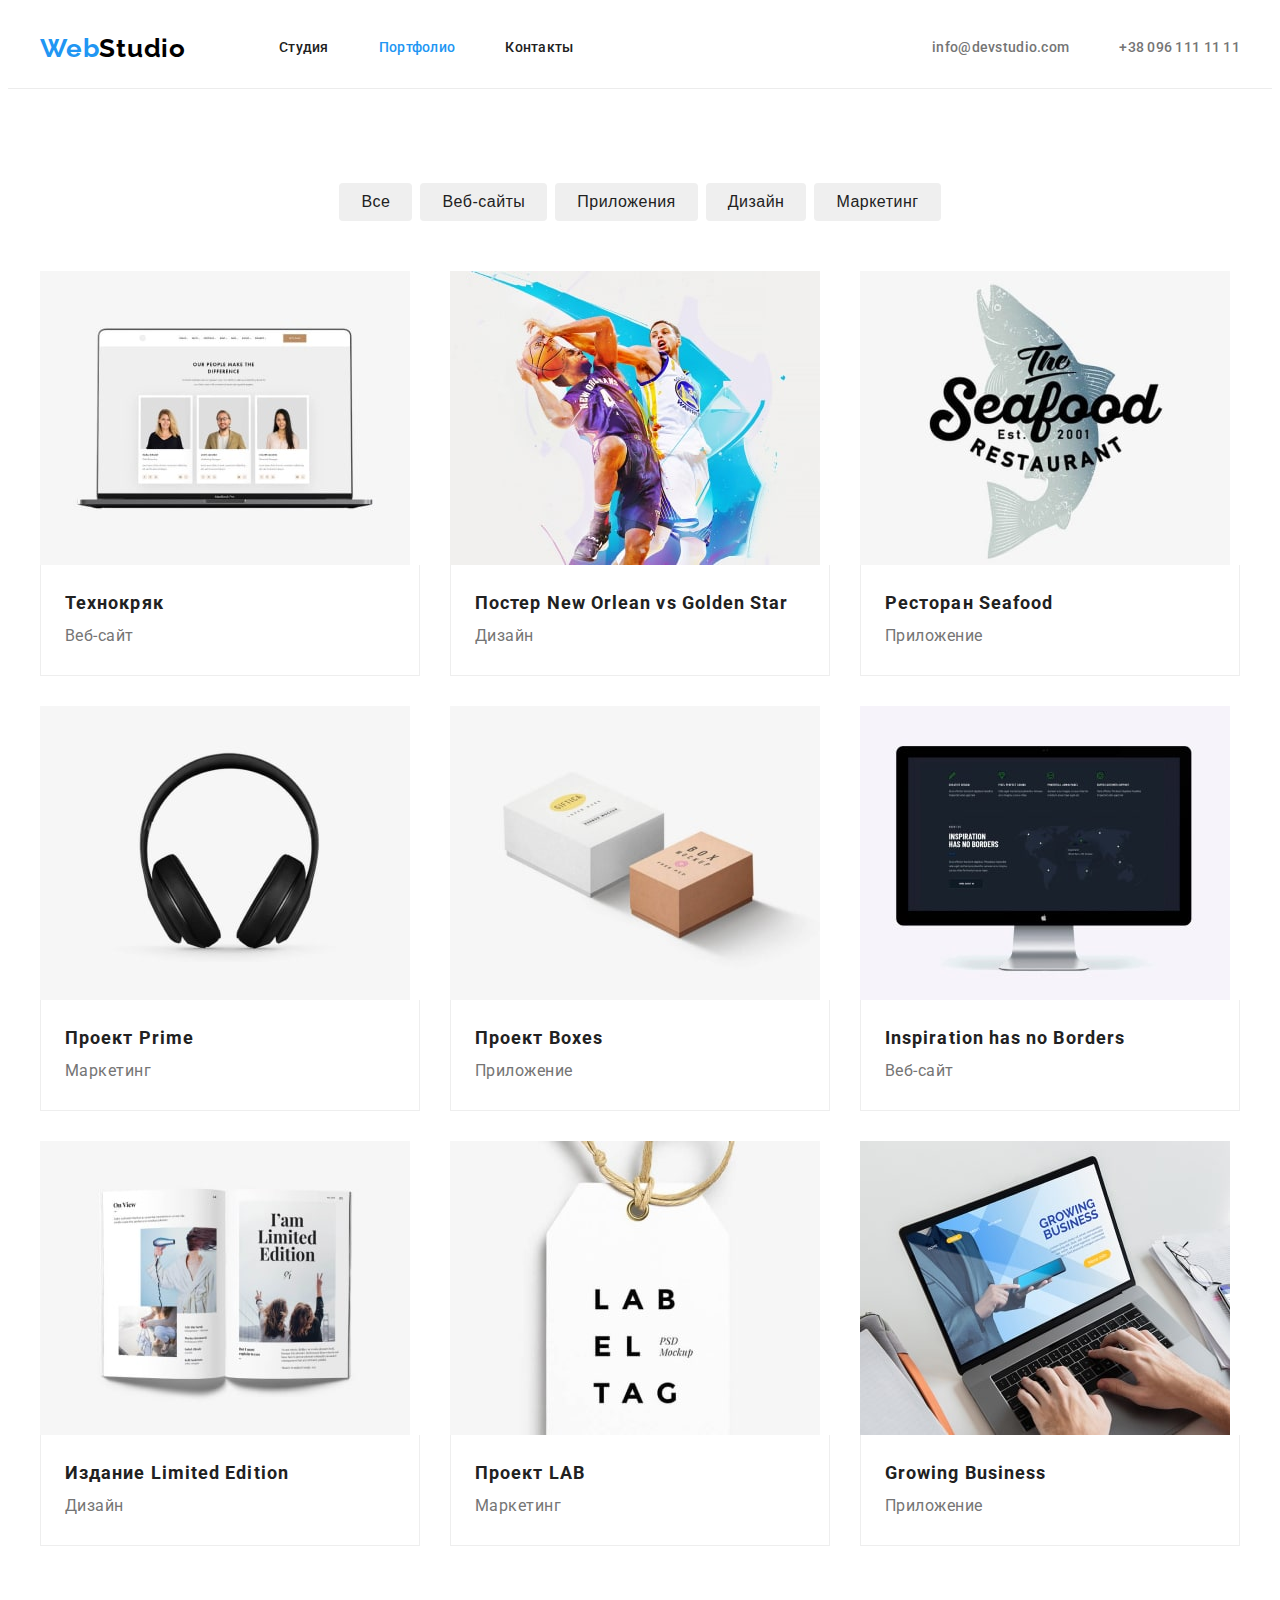
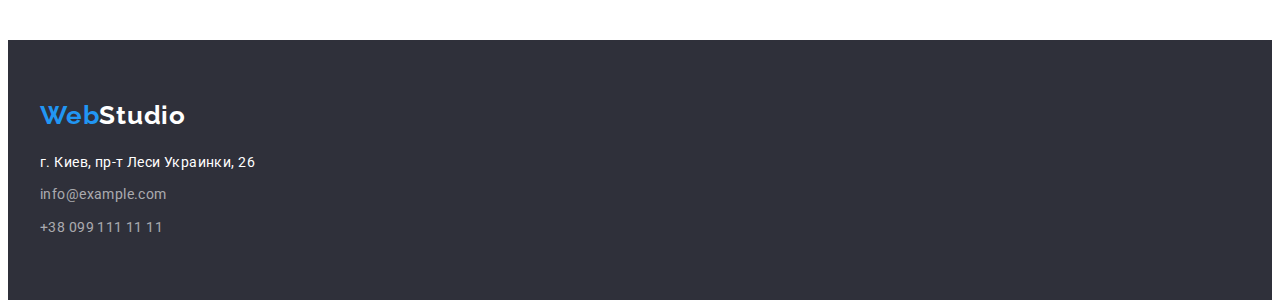
==== commit b37bfdaf: "photo github" ====
--- a/portfolio.html
+++ b/portfolio.html
@@ -70,7 +70,7 @@
 
                     <li class="content-card
                     " >
-                        <img src="/img/portfolio-page/bascatbool.jpg" alt="баскетбол" width="370" height="294">
+                        <img src="./img/portfolio-page/bascatbool.jpg" alt="баскетбол" width="370" height="294">
                         <div class="content-card-inside">
                             <h3 class="content-title">Постер <span lang="en">New Orlean vs Golden Star</span> </h3>
                             <p class="content-product-name">Дизайн</p>
--- a/css/style.css
+++ b/css/style.css
@@ -200,7 +200,6 @@
 
 .about-us-list {
   display: flex;
-  margin-bottom: 94px;
 }
 
 .about-us-item {
@@ -211,6 +210,11 @@
 .about-us-photo-item:not(:last-child),
 .about-us-item:not(:last-child) {
   margin-right: 30px;
+}
+
+/* ---------------about-us-second----------- */
+.about-us-second {
+  padding-bottom: 94px;
 }
 
 .about-us-title-two {
@@ -258,10 +262,10 @@
 
 .our-team-content {
   padding-bottom: 30px;
+  padding-top: 30px;
 }
 
 .our-team-name {
-  margin-top: 30px;
   font-weight: 500;
   font-size: 16px;
   line-height: 19px;
@@ -293,7 +297,6 @@
 
 .location {
   display: block;
-  margin-top: 20px;
   font-style: normal;
   font-weight: normal;
   font-size: 14px;
@@ -304,13 +307,20 @@
 
 .footer-item-mail-phone {
   display: block;
-  margin-top: 9px;
   font-style: normal;
   font-weight: normal;
   font-size: 14px;
   line-height: 1.71;
   letter-spacing: 0.03em;
   color: rgba(255, 255, 255, 0.6);
+}
+
+.footer-item {
+  margin-top: 9px;
+}
+
+.footer-item:first-child {
+  margin-top: 20px;
 }
 
 .footer {
@@ -339,6 +349,8 @@
 .btn-portfolio:active {
   color: #ffffff;
   background-color: var(--accent-color);
+  box-shadow: 0px 3px 1px rgba(0, 0, 0, 0.1), 0px 1px 2px rgba(0, 0, 0, 0.08),
+    0px 2px 2px rgba(0, 0, 0, 0.12);
 }
 
 .content-title {
@@ -366,8 +378,6 @@
   letter-spacing: 0.03em;
   cursor: pointer;
   color: var(--secondary-text-color);
-  box-shadow: 0px 3px 1px rgba(0, 0, 0, 0.1), 0px 1px 2px rgba(0, 0, 0, 0.08),
-    0px 2px 2px rgba(0, 0, 0, 0.12);
   border-radius: 4px;
   border: none;
 }
@@ -392,6 +402,3 @@
   border: 1px solid #eeeeee;
   border-top: none;
 }
-
-.content-card {
-}
